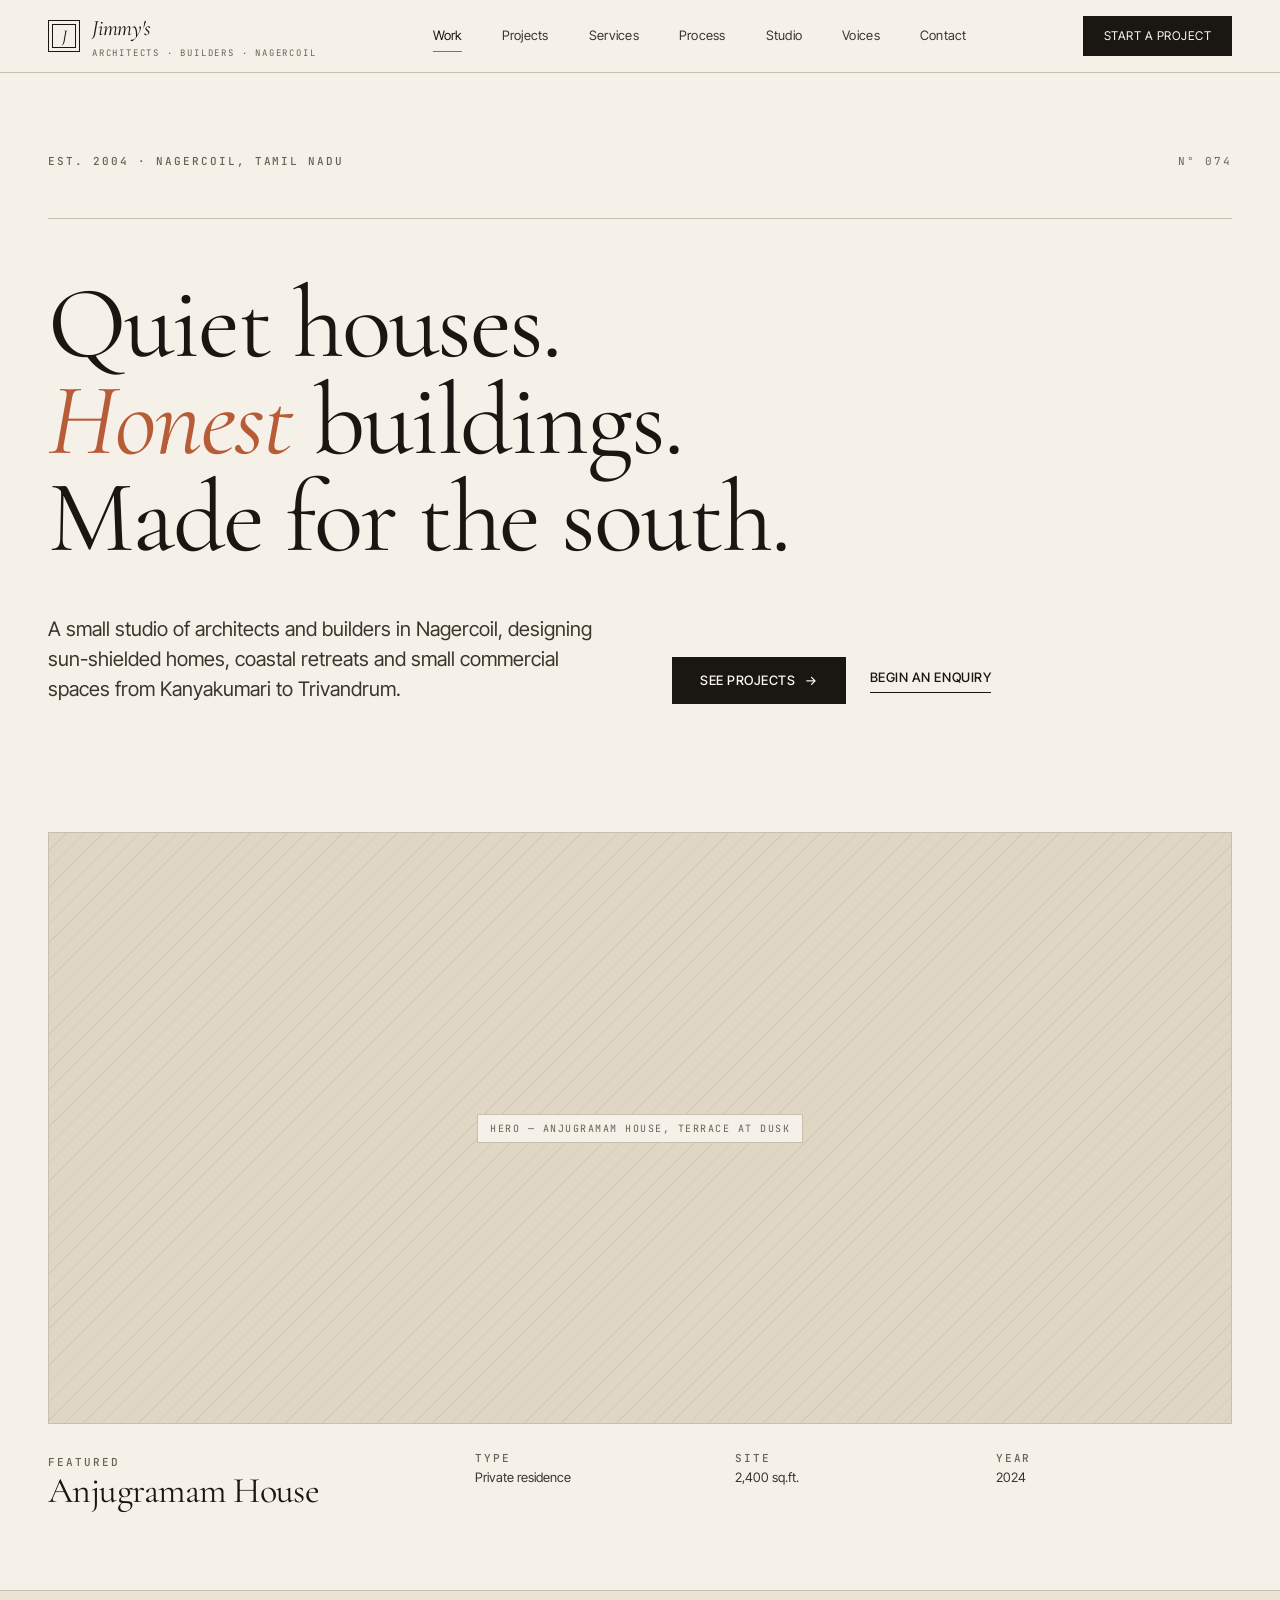
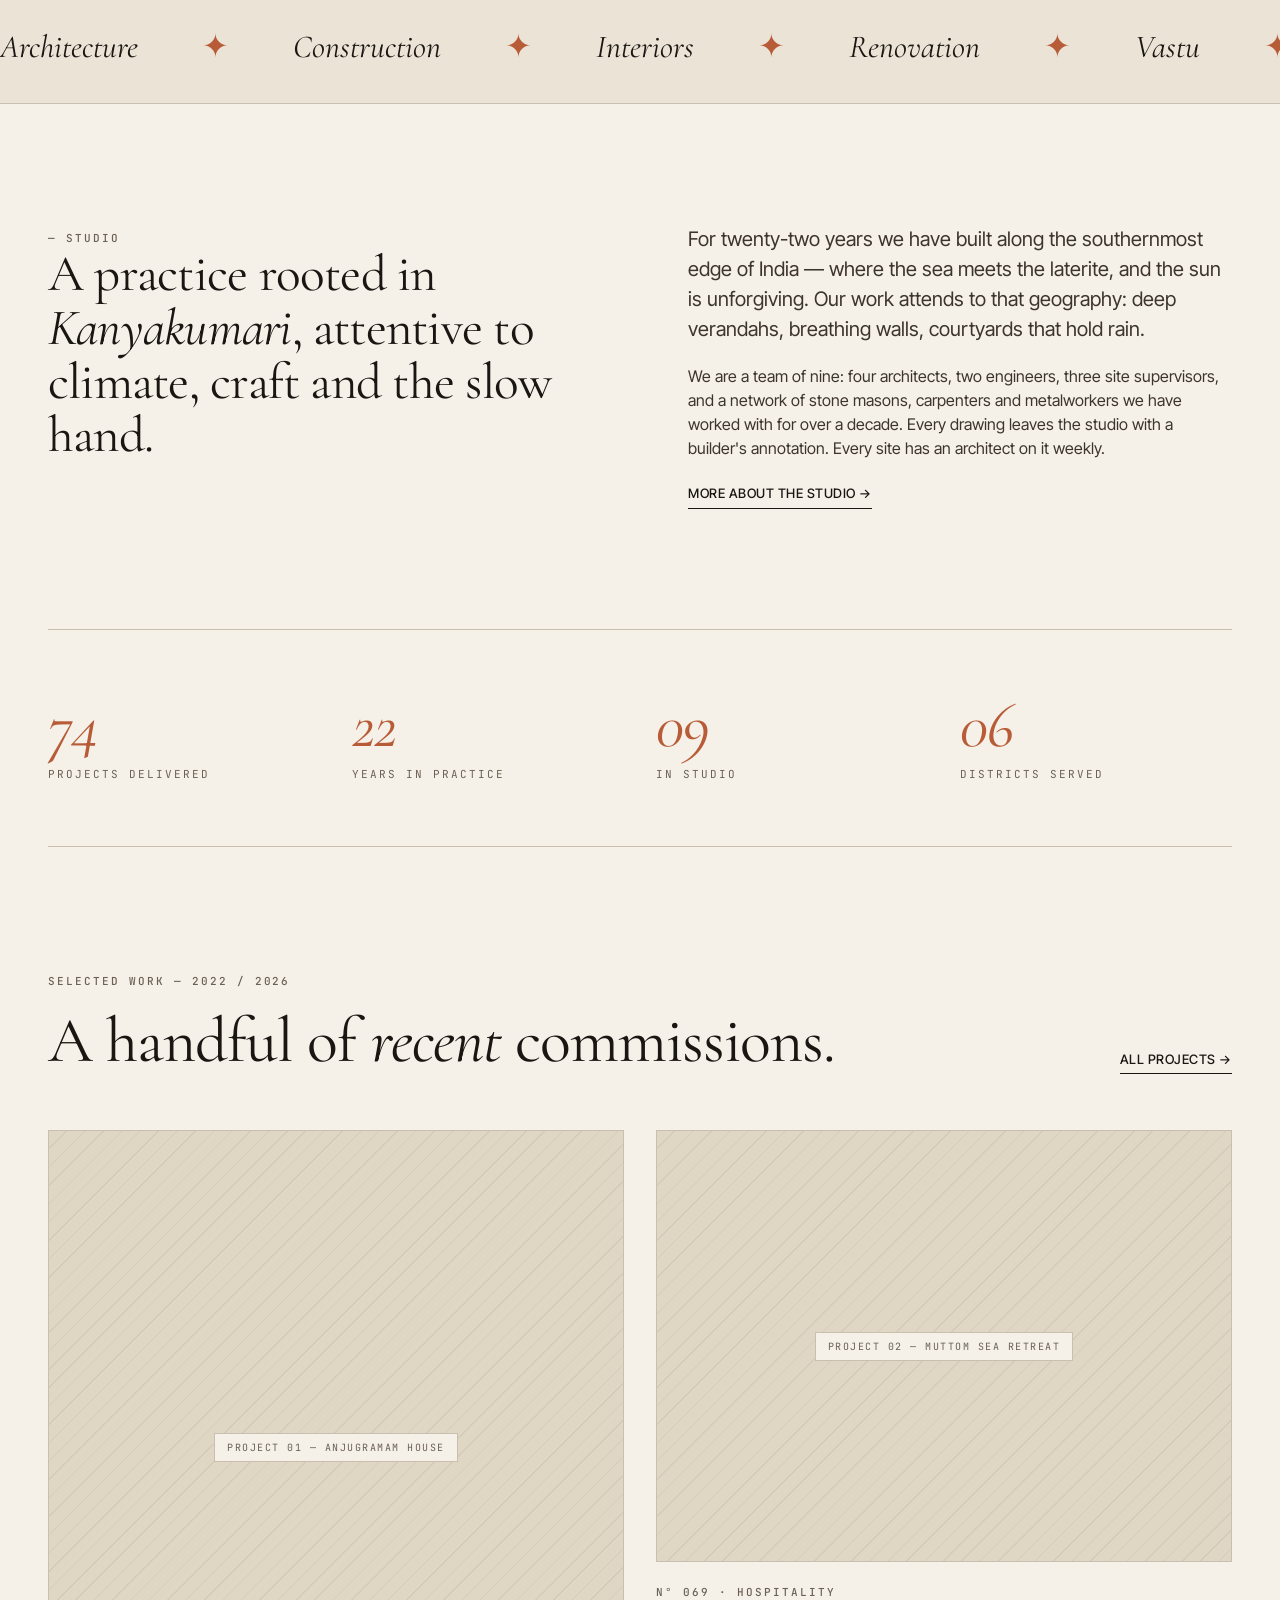
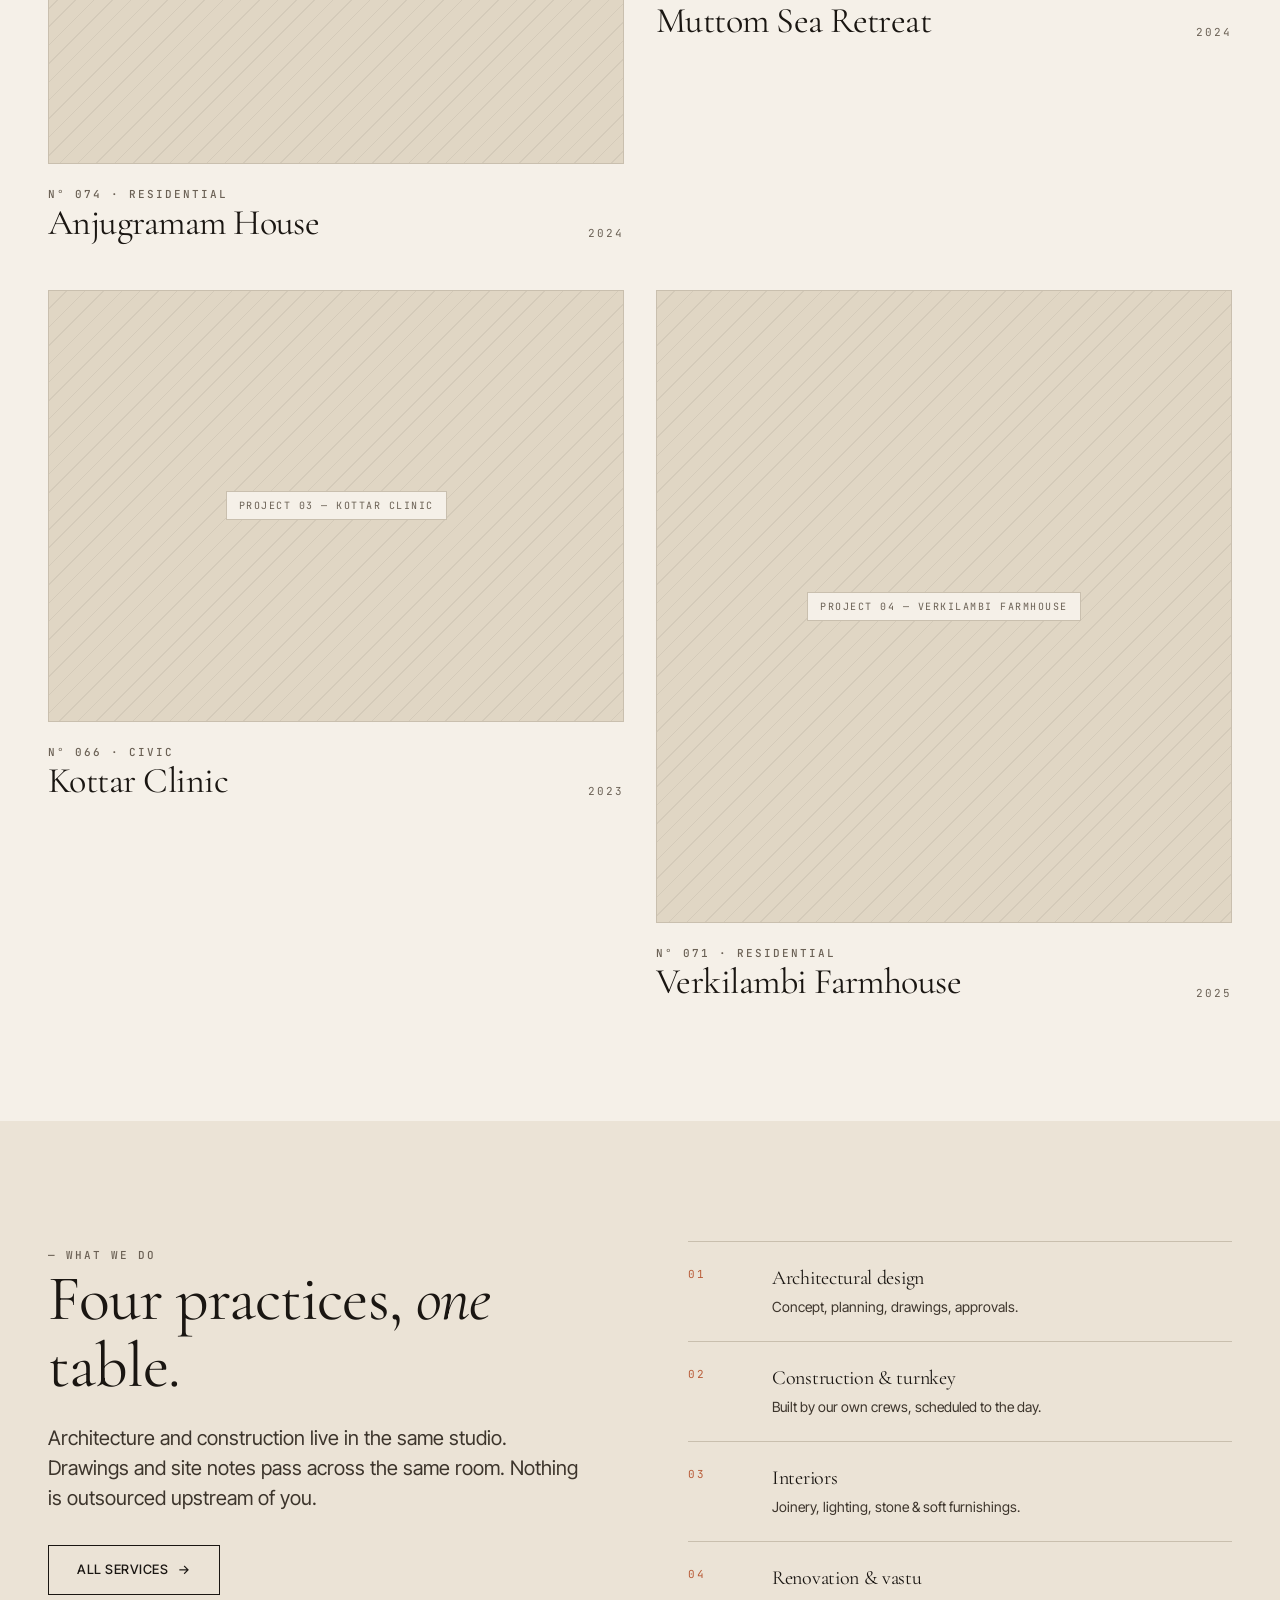
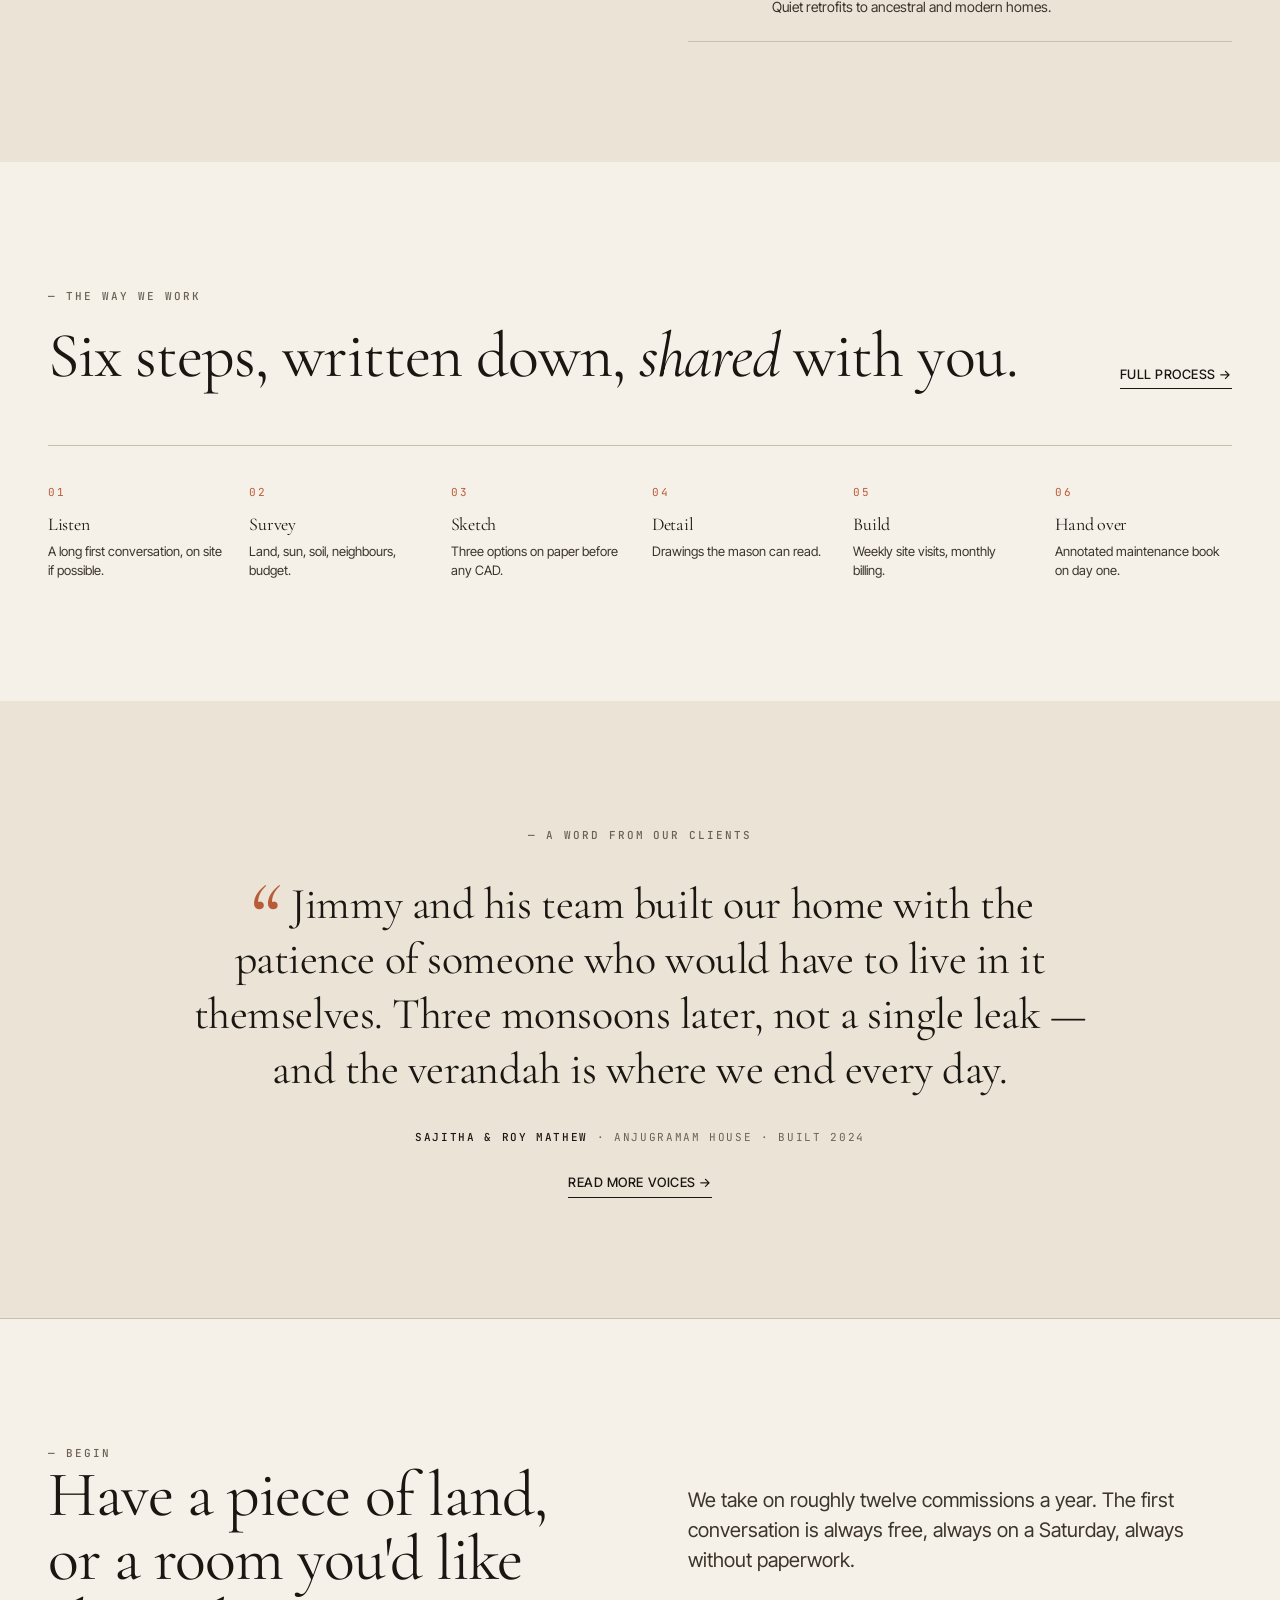
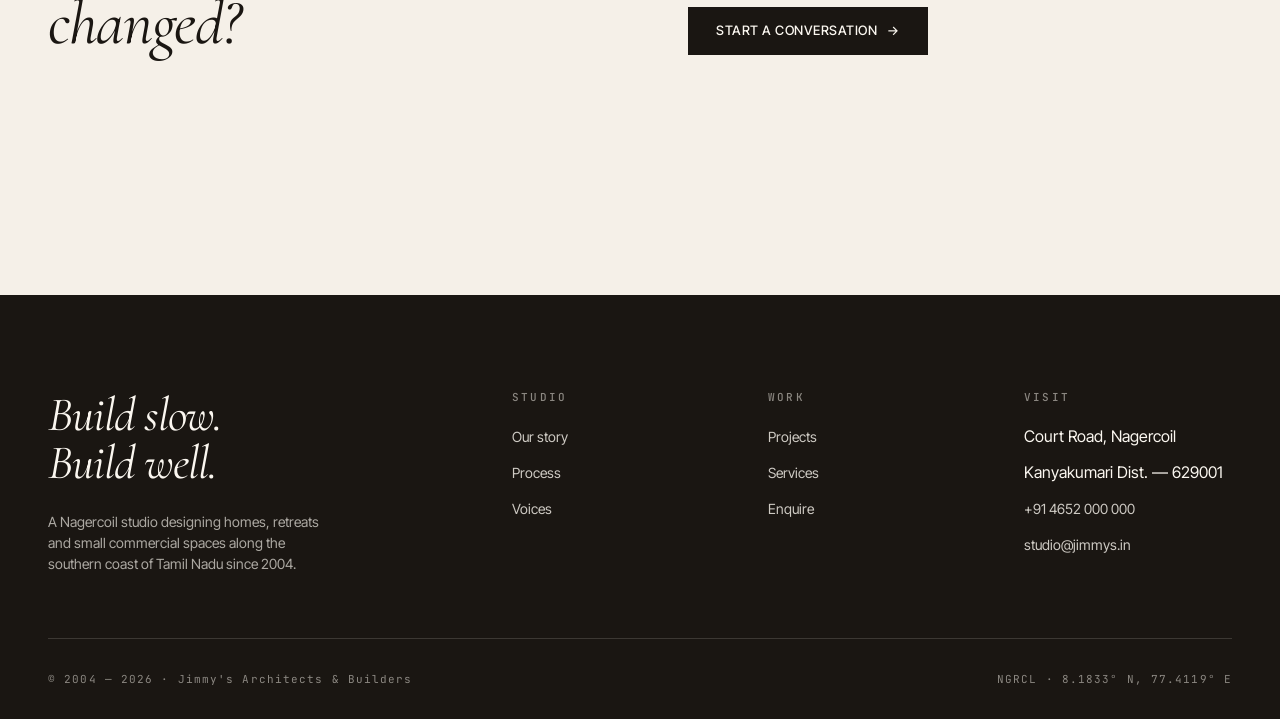
==== index.html @ 3e69503e "Add files via upload" ====
<!doctype html>
<html lang="en">
<head>
<meta charset="utf-8" />
<meta name="viewport" content="width=device-width,initial-scale=1" />
<title>Jimmy's Architects &amp; Builders — Nagercoil</title>
<link rel="preconnect" href="https://fonts.googleapis.com">
<link rel="preconnect" href="https://fonts.gstatic.com" crossorigin>
<link href="https://fonts.googleapis.com/css2?family=Cormorant+Garamond:ital,wght@0,400;0,500;1,400;1,500&family=Inter+Tight:wght@400;500;600&family=JetBrains+Mono:wght@400;500&family=Bodoni+Moda:ital,wght@0,400;1,400&family=IBM+Plex+Sans:wght@400;500&family=Fraunces:ital,wght@0,400;1,400&family=Space+Grotesk:wght@400;500&display=swap" rel="stylesheet">
<link rel="stylesheet" href="styles.css">
</head>
<body>
<div id="nav-mount" data-active="index.html"></div>

<!-- HERO -->
<section class="hero">
  <div class="wrap hero-inner">
    <div class="hero-meta fade-up">
      <span class="eyebrow">Est. 2004 · Nagercoil, Tamil Nadu</span>
      <span class="hero-num">N° 074</span>
    </div>
    <h1 class="display fade-up fade-up-2">
      Quiet houses.<br/>
      <em>Honest</em> buildings.<br/>
      Made for the south.
    </h1>
    <div class="hero-foot fade-up fade-up-3">
      <p class="lead">A small studio of architects and builders in Nagercoil, designing sun-shielded homes, coastal retreats and small commercial spaces from Kanyakumari to Trivandrum.</p>
      <div class="hero-ctas">
        <a href="projects.html" class="btn btn-primary">See projects <span class="arrow">→</span></a>
        <a href="contact.html" class="btn btn-link">Begin an enquiry</a>
      </div>
    </div>
  </div>

  <!-- Hero figure -->
  <div class="wrap">
    <div class="hero-figure reveal">
      <div class="ph hero-ph"><span class="ph-label">Hero — Anjugramam House, terrace at dusk</span></div>
      <div class="hero-figure-meta">
        <div>
          <span class="eyebrow">Featured</span>
          <h3>Anjugramam House</h3>
        </div>
        <div class="hero-figure-spec">
          <div><span class="eyebrow">Type</span><br/>Private residence</div>
          <div><span class="eyebrow">Site</span><br/>2,400 sq.ft.</div>
          <div><span class="eyebrow">Year</span><br/>2024</div>
        </div>
      </div>
    </div>
  </div>
</section>

<!-- MARQUEE -->
<div class="marquee">
  <div class="marquee-track">
    <span class="marquee-item">Architecture</span>
    <span class="marquee-item">Construction</span>
    <span class="marquee-item">Interiors</span>
    <span class="marquee-item">Renovation</span>
    <span class="marquee-item">Vastu</span>
    <span class="marquee-item">Landscape</span>
    <span class="marquee-item">Architecture</span>
    <span class="marquee-item">Construction</span>
    <span class="marquee-item">Interiors</span>
    <span class="marquee-item">Renovation</span>
    <span class="marquee-item">Vastu</span>
    <span class="marquee-item">Landscape</span>
  </div>
</div>

<!-- INTRO / PHILOSOPHY -->
<section class="section">
  <div class="wrap intro-grid">
    <div class="reveal">
      <span class="eyebrow">— Studio</span>
      <h2 class="intro-h">A practice rooted in <em>Kanyakumari</em>, attentive to climate, craft and the slow hand.</h2>
    </div>
    <div class="intro-body reveal">
      <p class="lead">For twenty-two years we have built along the southernmost edge of India — where the sea meets the laterite, and the sun is unforgiving. Our work attends to that geography: deep verandahs, breathing walls, courtyards that hold rain.</p>
      <p>We are a team of nine: four architects, two engineers, three site supervisors, and a network of stone masons, carpenters and metalworkers we have worked with for over a decade. Every drawing leaves the studio with a builder's annotation. Every site has an architect on it weekly.</p>
      <a href="about.html" class="btn btn-link">More about the studio →</a>
    </div>
  </div>
</section>

<!-- STATS -->
<section class="wrap">
  <div class="stat-row reveal">
    <div><div class="stat-num"><em>74</em></div><div class="stat-label">Projects delivered</div></div>
    <div><div class="stat-num"><em>22</em></div><div class="stat-label">Years in practice</div></div>
    <div><div class="stat-num"><em>09</em></div><div class="stat-label">In studio</div></div>
    <div><div class="stat-num"><em>06</em></div><div class="stat-label">Districts served</div></div>
  </div>
</section>

<!-- SELECTED WORK -->
<section class="section">
  <div class="wrap">
    <div class="section-head reveal">
      <span class="eyebrow">Selected work — 2022 / 2026</span>
      <div class="section-head-row">
        <h2>A handful of <em>recent</em> commissions.</h2>
        <a href="projects.html" class="btn btn-link">All projects →</a>
      </div>
    </div>

    <div class="work-grid">
      <a href="projects.html" class="work-item reveal">
        <div class="ph work-ph tall"><span class="ph-label">Project 01 — Anjugramam House</span></div>
        <div class="work-meta">
          <div>
            <span class="eyebrow">N° 074 · Residential</span>
            <h3>Anjugramam House</h3>
          </div>
          <span class="work-year">2024</span>
        </div>
      </a>

      <a href="projects.html" class="work-item reveal">
        <div class="ph work-ph"><span class="ph-label">Project 02 — Muttom Sea Retreat</span></div>
        <div class="work-meta">
          <div>
            <span class="eyebrow">N° 069 · Hospitality</span>
            <h3>Muttom Sea Retreat</h3>
          </div>
          <span class="work-year">2024</span>
        </div>
      </a>

      <a href="projects.html" class="work-item reveal">
        <div class="ph work-ph"><span class="ph-label">Project 03 — Kottar Clinic</span></div>
        <div class="work-meta">
          <div>
            <span class="eyebrow">N° 066 · Civic</span>
            <h3>Kottar Clinic</h3>
          </div>
          <span class="work-year">2023</span>
        </div>
      </a>

      <a href="projects.html" class="work-item reveal">
        <div class="ph work-ph tall"><span class="ph-label">Project 04 — Verkilambi Farmhouse</span></div>
        <div class="work-meta">
          <div>
            <span class="eyebrow">N° 071 · Residential</span>
            <h3>Verkilambi Farmhouse</h3>
          </div>
          <span class="work-year">2025</span>
        </div>
      </a>
    </div>
  </div>
</section>

<!-- SERVICES TEASER -->
<section class="section bg-2-section">
  <div class="wrap">
    <div class="services-teaser">
      <div class="reveal">
        <span class="eyebrow">— What we do</span>
        <h2>Four practices, <em>one</em> table.</h2>
        <p class="lead">Architecture and construction live in the same studio. Drawings and site notes pass across the same room. Nothing is outsourced upstream of you.</p>
        <a href="services.html" class="btn btn-ghost">All services <span class="arrow">→</span></a>
      </div>
      <ol class="svc-list">
        <li class="reveal"><span class="svc-num">01</span><div><h4>Architectural design</h4><p>Concept, planning, drawings, approvals.</p></div></li>
        <li class="reveal"><span class="svc-num">02</span><div><h4>Construction &amp; turnkey</h4><p>Built by our own crews, scheduled to the day.</p></div></li>
        <li class="reveal"><span class="svc-num">03</span><div><h4>Interiors</h4><p>Joinery, lighting, stone &amp; soft furnishings.</p></div></li>
        <li class="reveal"><span class="svc-num">04</span><div><h4>Renovation &amp; vastu</h4><p>Quiet retrofits to ancestral and modern homes.</p></div></li>
      </ol>
    </div>
  </div>
</section>

<!-- PROCESS TEASER -->
<section class="section">
  <div class="wrap">
    <div class="section-head reveal">
      <span class="eyebrow">— The way we work</span>
      <div class="section-head-row">
        <h2>Six steps, written down, <em>shared</em> with you.</h2>
        <a href="process.html" class="btn btn-link">Full process →</a>
      </div>
    </div>
    <div class="process-strip">
      <div class="proc reveal"><span class="proc-num">01</span><h4>Listen</h4><p>A long first conversation, on site if possible.</p></div>
      <div class="proc reveal"><span class="proc-num">02</span><h4>Survey</h4><p>Land, sun, soil, neighbours, budget.</p></div>
      <div class="proc reveal"><span class="proc-num">03</span><h4>Sketch</h4><p>Three options on paper before any CAD.</p></div>
      <div class="proc reveal"><span class="proc-num">04</span><h4>Detail</h4><p>Drawings the mason can read.</p></div>
      <div class="proc reveal"><span class="proc-num">05</span><h4>Build</h4><p>Weekly site visits, monthly billing.</p></div>
      <div class="proc reveal"><span class="proc-num">06</span><h4>Hand over</h4><p>Annotated maintenance book on day one.</p></div>
    </div>
  </div>
</section>

<!-- TESTIMONIAL -->
<section class="section quote-section">
  <div class="wrap">
    <figure class="quote reveal">
      <span class="eyebrow">— A word from our clients</span>
      <blockquote>
        <span class="quote-mark">“</span>
        Jimmy and his team built our home with the patience of someone who would have to live in it themselves. Three monsoons later, not a single leak — and the verandah is where we end every day.
      </blockquote>
      <figcaption>
        <strong>Sajitha &amp; Roy Mathew</strong> · Anjugramam House · Built 2024
      </figcaption>
      <a href="testimonials.html" class="btn btn-link">Read more voices →</a>
    </figure>
  </div>
</section>

<!-- CTA -->
<section class="cta">
  <div class="wrap cta-inner">
    <div class="reveal">
      <span class="eyebrow">— Begin</span>
      <h2 class="cta-h">Have a piece of land,<br/>or a room you'd like <em>changed?</em></h2>
    </div>
    <div class="cta-side reveal">
      <p class="lead">We take on roughly twelve commissions a year. The first conversation is always free, always on a Saturday, always without paperwork.</p>
      <a href="contact.html" class="btn btn-primary">Start a conversation <span class="arrow">→</span></a>
    </div>
  </div>
</section>

<div id="footer-mount"></div>

<style>
.hero { padding: 80px 0 0; }
.hero-inner { padding-bottom: 64px; }
.hero-meta {
  display: flex;
  justify-content: space-between;
  align-items: center;
  padding-bottom: 48px;
  border-bottom: 1px solid var(--line);
  margin-bottom: 56px;
}
.hero-num {
  font-family: var(--mono);
  font-size: 11px;
  letter-spacing: 0.18em;
  color: var(--ink-3);
}
.hero-foot {
  display: grid;
  grid-template-columns: 1fr 1fr;
  gap: 64px;
  align-items: end;
  margin-top: 48px;
}
@media (max-width: 768px) {
  .hero-foot { grid-template-columns: 1fr; gap: 32px; }
}
.hero-ctas { display: flex; gap: 24px; align-items: center; flex-wrap: wrap; }
.hero-figure {
  margin-top: 64px;
  padding-bottom: 80px;
}
.hero-ph { aspect-ratio: 16 / 8; }
.hero-figure-meta {
  display: grid;
  grid-template-columns: 1fr 2fr;
  gap: 48px;
  padding-top: 24px;
  align-items: start;
}
.hero-figure-spec {
  display: grid;
  grid-template-columns: repeat(3, 1fr);
  gap: 24px;
  font-size: 13px;
  color: var(--ink-2);
}
@media (max-width: 768px) {
  .hero-figure-meta { grid-template-columns: 1fr; gap: 24px; }
}

.intro-grid {
  display: grid;
  grid-template-columns: 1fr 1fr;
  gap: 96px;
  align-items: start;
}
@media (max-width: 768px) { .intro-grid { grid-template-columns: 1fr; gap: 32px; } }
.intro-h {
  font-size: clamp(32px, 4vw, 56px);
}
.intro-body p { margin-bottom: 20px; }

.section-head { margin-bottom: 56px; }
.section-head-row {
  display: flex;
  justify-content: space-between;
  align-items: end;
  gap: 32px;
  margin-top: 16px;
}

.work-grid {
  display: grid;
  grid-template-columns: 1fr 1fr;
  gap: 48px 32px;
}
@media (max-width: 768px) { .work-grid { grid-template-columns: 1fr; } }
.work-item { display: block; transition: opacity 0.2s; }
.work-item:hover { opacity: 0.85; }
.work-ph { aspect-ratio: 4 / 3; }
.work-ph.tall { aspect-ratio: 4 / 4.4; }
.work-meta {
  display: flex;
  justify-content: space-between;
  align-items: end;
  padding-top: 16px;
  gap: 16px;
}
.work-year {
  font-family: var(--mono);
  font-size: 11px;
  color: var(--ink-3);
  letter-spacing: 0.18em;
}

.bg-2-section { background: var(--bg-2); }

.services-teaser {
  display: grid;
  grid-template-columns: 1fr 1fr;
  gap: 96px;
}
@media (max-width: 768px) { .services-teaser { grid-template-columns: 1fr; gap: 48px; } }
.services-teaser p.lead { margin: 24px 0 32px; }
.svc-list { list-style: none; }
.svc-list li {
  display: grid;
  grid-template-columns: 60px 1fr;
  gap: 24px;
  padding: 24px 0;
  border-top: 1px solid var(--line);
}
.svc-list li:last-child { border-bottom: 1px solid var(--line); }
.svc-num {
  font-family: var(--mono);
  font-size: 11px;
  letter-spacing: 0.18em;
  color: var(--accent);
}
.svc-list h4 { margin-bottom: 6px; }
.svc-list p { font-size: 14px; }

.process-strip {
  display: grid;
  grid-template-columns: repeat(6, 1fr);
  gap: 24px;
  border-top: 1px solid var(--line);
  padding-top: 32px;
}
@media (max-width: 900px) { .process-strip { grid-template-columns: repeat(3, 1fr); } }
@media (max-width: 500px) { .process-strip { grid-template-columns: repeat(2, 1fr); } }
.proc h4 { margin: 12px 0 6px; font-size: 18px; }
.proc p { font-size: 13px; }
.proc-num {
  font-family: var(--mono);
  font-size: 11px;
  letter-spacing: 0.18em;
  color: var(--accent);
}

.quote-section { background: var(--bg-2); }
.quote {
  max-width: 920px;
  margin: 0 auto;
  text-align: center;
  position: relative;
}
.quote blockquote {
  font-family: var(--serif);
  font-size: clamp(28px, 3.5vw, 44px);
  line-height: 1.25;
  letter-spacing: -0.01em;
  margin: 32px 0;
  color: var(--ink);
  position: relative;
}
.quote-mark {
  font-family: var(--serif);
  font-style: italic;
  font-size: 96px;
  line-height: 0;
  vertical-align: -28px;
  color: var(--accent);
  margin-right: 4px;
}
.quote figcaption {
  font-family: var(--mono);
  font-size: 11px;
  letter-spacing: 0.15em;
  text-transform: uppercase;
  color: var(--ink-3);
  margin-bottom: 24px;
}
.quote figcaption strong { color: var(--ink); font-weight: 500; }

.cta { padding: 120px 0; border-top: 1px solid var(--line); }
.cta-inner {
  display: grid;
  grid-template-columns: 1fr 1fr;
  gap: 96px;
  align-items: end;
}
@media (max-width: 768px) { .cta-inner { grid-template-columns: 1fr; gap: 48px; } }
.cta-h { font-size: clamp(40px, 5vw, 80px); line-height: 1; }
.cta-side .lead { margin-bottom: 32px; }
</style>

<script src="shell.js"></script>
<script src="tweaks.js"></script>
</body>
</html>
---- styles.css ----
/* Jimmy's Architects & Builders — Design System */

:root {
  /* Theme: Warm Cream (default) */
  --bg: #f5f0e8;
  --bg-2: #ebe3d6;
  --bg-3: #e0d6c4;
  --ink: #1a1612;
  --ink-2: #3d352c;
  --ink-3: #6b6155;
  --line: #c9bfae;
  --paper: #fbf7f0;
  --accent: #b85c38;
  --accent-2: #8a3f23;

  /* Type */
  --serif: 'Cormorant Garamond', 'Times New Roman', serif;
  --sans: 'Inter Tight', 'Helvetica Neue', sans-serif;
  --mono: 'JetBrains Mono', 'Courier New', monospace;

  /* Spacing & radii */
  --r-sm: 2px;
  --r-md: 4px;
  --r-lg: 8px;

  /* Easing */
  --ease: cubic-bezier(0.2, 0.8, 0.2, 1);
}

[data-theme="stone"] {
  --bg: #eceae5;
  --bg-2: #e0ddd5;
  --bg-3: #d3cfc4;
  --ink: #1c1d1e;
  --ink-2: #3a3b3d;
  --ink-3: #6a6b6e;
  --line: #c0bdb4;
  --paper: #f3f1ec;
  --accent: #5a6b52;
  --accent-2: #3d4a37;
}

[data-theme="ink"] {
  --bg: #15130f;
  --bg-2: #1f1c17;
  --bg-3: #2a2620;
  --ink: #f3ede1;
  --ink-2: #cfc6b5;
  --ink-3: #8a8275;
  --line: #3d3830;
  --paper: #1a1814;
  --accent: #d68b62;
  --accent-2: #b06a45;
}

* { box-sizing: border-box; margin: 0; padding: 0; }

html, body {
  background: var(--bg);
  color: var(--ink);
  font-family: var(--sans);
  font-size: 16px;
  line-height: 1.5;
  -webkit-font-smoothing: antialiased;
  -moz-osx-font-smoothing: grayscale;
  scroll-behavior: smooth;
}

body { min-height: 100vh; overflow-x: hidden; }

a { color: inherit; text-decoration: none; }

img { max-width: 100%; display: block; }

::selection { background: var(--accent); color: var(--paper); }

/* Layout primitives */
.wrap {
  max-width: 1440px;
  margin: 0 auto;
  padding: 0 48px;
}

@media (max-width: 768px) {
  .wrap { padding: 0 24px; }
}

/* Type system */
.eyebrow {
  font-family: var(--mono);
  font-size: 11px;
  letter-spacing: 0.18em;
  text-transform: uppercase;
  color: var(--ink-3);
  font-weight: 500;
}

.display {
  font-family: var(--serif);
  font-weight: 400;
  font-size: clamp(48px, 8vw, 128px);
  line-height: 0.95;
  letter-spacing: -0.02em;
  color: var(--ink);
}

.display em {
  font-style: italic;
  color: var(--accent);
}

h1, h2, h3, h4 {
  font-family: var(--serif);
  font-weight: 400;
  letter-spacing: -0.015em;
  line-height: 1.05;
  color: var(--ink);
}

h2 { font-size: clamp(36px, 5vw, 72px); }
h3 { font-size: clamp(24px, 3vw, 36px); }
h4 { font-size: 20px; line-height: 1.2; }

p { color: var(--ink-2); }

p.lead {
  font-size: 20px;
  line-height: 1.5;
  color: var(--ink-2);
  max-width: 60ch;
}

/* Navigation */
.nav {
  position: sticky;
  top: 0;
  z-index: 50;
  background: color-mix(in oklab, var(--bg) 85%, transparent);
  backdrop-filter: blur(12px);
  -webkit-backdrop-filter: blur(12px);
  border-bottom: 1px solid var(--line);
}

.nav-inner {
  max-width: 1440px;
  margin: 0 auto;
  padding: 0 48px;
  height: 72px;
  display: flex;
  align-items: center;
  justify-content: space-between;
}

@media (max-width: 768px) {
  .nav-inner { padding: 0 24px; }
}

.brand {
  display: flex;
  align-items: center;
  gap: 12px;
  font-family: var(--serif);
  font-size: 22px;
  letter-spacing: -0.01em;
}

.brand-mark {
  width: 32px;
  height: 32px;
  border: 1.5px solid var(--ink);
  display: grid;
  place-items: center;
  font-family: var(--serif);
  font-style: italic;
  font-size: 18px;
  position: relative;
}

.brand-mark::after {
  content: '';
  position: absolute;
  inset: 3px;
  border: 1px solid var(--ink);
  pointer-events: none;
}

.brand-text {
  font-style: italic;
}

.brand-text small {
  display: block;
  font-family: var(--mono);
  font-style: normal;
  font-size: 9px;
  letter-spacing: 0.2em;
  text-transform: uppercase;
  color: var(--ink-3);
  margin-top: 2px;
}

.nav-links {
  display: flex;
  align-items: center;
  gap: 40px;
}

.nav-links a {
  font-family: var(--sans);
  font-size: 13px;
  letter-spacing: 0.02em;
  color: var(--ink-2);
  position: relative;
  padding: 4px 0;
  transition: color 0.2s var(--ease);
}

.nav-links a:hover { color: var(--ink); }

.nav-links a.active {
  color: var(--ink);
}

.nav-links a.active::after {
  content: '';
  position: absolute;
  left: 0;
  right: 0;
  bottom: -2px;
  height: 1px;
  background: var(--accent);
}

.nav-cta {
  font-family: var(--sans);
  font-size: 12px;
  letter-spacing: 0.04em;
  text-transform: uppercase;
  padding: 10px 20px;
  border: 1px solid var(--ink);
  background: var(--ink);
  color: var(--paper);
  cursor: pointer;
  transition: all 0.2s var(--ease);
}

.nav-cta:hover {
  background: var(--accent);
  border-color: var(--accent);
}

@media (max-width: 900px) {
  .nav-links { display: none; }
}

/* Footer */
.footer {
  background: var(--ink);
  color: var(--paper);
  padding: 96px 0 32px;
  margin-top: 120px;
}

[data-theme="ink"] .footer {
  background: var(--bg-2);
  color: var(--ink);
}

.footer-inner {
  max-width: 1440px;
  margin: 0 auto;
  padding: 0 48px;
}

@media (max-width: 768px) {
  .footer-inner { padding: 0 24px; }
}

.footer-grid {
  display: grid;
  grid-template-columns: 2fr 1fr 1fr 1fr;
  gap: 48px;
  padding-bottom: 64px;
  border-bottom: 1px solid color-mix(in oklab, var(--paper) 15%, transparent);
}

@media (max-width: 768px) {
  .footer-grid { grid-template-columns: 1fr 1fr; }
}

.footer h4 {
  font-family: var(--mono);
  font-size: 11px;
  letter-spacing: 0.2em;
  text-transform: uppercase;
  color: color-mix(in oklab, var(--paper) 50%, transparent);
  margin-bottom: 20px;
  font-weight: 500;
}

[data-theme="ink"] .footer h4 {
  color: var(--ink-3);
}

.footer-display {
  font-family: var(--serif);
  font-style: italic;
  font-size: 48px;
  line-height: 1;
  letter-spacing: -0.02em;
  margin-bottom: 24px;
  color: var(--paper);
}

[data-theme="ink"] .footer-display { color: var(--ink); }

.footer-tagline {
  color: color-mix(in oklab, var(--paper) 65%, transparent);
  max-width: 36ch;
  font-size: 14px;
}

.footer ul { list-style: none; }
.footer li { margin-bottom: 12px; }
.footer li a {
  font-size: 14px;
  color: color-mix(in oklab, var(--paper) 80%, transparent);
  transition: color 0.2s var(--ease);
}
.footer li a:hover { color: var(--accent); }

.footer-bottom {
  padding-top: 32px;
  display: flex;
  justify-content: space-between;
  align-items: center;
  font-family: var(--mono);
  font-size: 11px;
  letter-spacing: 0.1em;
  color: color-mix(in oklab, var(--paper) 50%, transparent);
}

/* Buttons */
.btn {
  font-family: var(--sans);
  font-size: 13px;
  letter-spacing: 0.04em;
  text-transform: uppercase;
  padding: 14px 28px;
  cursor: pointer;
  border: none;
  display: inline-flex;
  align-items: center;
  gap: 10px;
  transition: all 0.25s var(--ease);
  font-weight: 500;
}

.btn-primary {
  background: var(--ink);
  color: var(--paper);
}
.btn-primary:hover { background: var(--accent); }

.btn-ghost {
  background: transparent;
  color: var(--ink);
  border: 1px solid var(--ink);
}
.btn-ghost:hover { background: var(--ink); color: var(--paper); }

.btn-link {
  background: transparent;
  color: var(--ink);
  padding: 0;
  border-bottom: 1px solid var(--ink);
  padding-bottom: 4px;
}
.btn-link:hover { color: var(--accent); border-color: var(--accent); }

.arrow { transition: transform 0.2s var(--ease); }
.btn:hover .arrow { transform: translateX(4px); }

/* Image placeholder */
.ph {
  background: var(--bg-3);
  position: relative;
  overflow: hidden;
  display: grid;
  place-items: center;
  background-image: repeating-linear-gradient(
    135deg,
    transparent 0px,
    transparent 12px,
    color-mix(in oklab, var(--ink) 6%, transparent) 12px,
    color-mix(in oklab, var(--ink) 6%, transparent) 13px
  );
  border: 1px solid var(--line);
}

.ph-label {
  font-family: var(--mono);
  font-size: 10px;
  letter-spacing: 0.15em;
  text-transform: uppercase;
  color: var(--ink-3);
  background: var(--bg);
  padding: 6px 12px;
  border: 1px solid var(--line);
}

/* Sections */
.section { padding: 120px 0; }
.section-sm { padding: 80px 0; }

@media (max-width: 768px) {
  .section { padding: 80px 0; }
  .section-sm { padding: 56px 0; }
}

/* Page hero (all interior pages) */
.page-hero {
  padding: 80px 0 64px;
  border-bottom: 1px solid var(--line);
}

.page-hero-grid {
  display: grid;
  grid-template-columns: 1fr 2fr;
  gap: 64px;
  align-items: end;
}

@media (max-width: 768px) {
  .page-hero-grid { grid-template-columns: 1fr; gap: 24px; }
}

.crumbs {
  font-family: var(--mono);
  font-size: 11px;
  letter-spacing: 0.18em;
  text-transform: uppercase;
  color: var(--ink-3);
  margin-bottom: 24px;
}

.crumbs span { color: var(--ink); }

/* Stat block */
.stat-row {
  display: grid;
  grid-template-columns: repeat(4, 1fr);
  gap: 32px;
  padding: 64px 0;
  border-top: 1px solid var(--line);
  border-bottom: 1px solid var(--line);
}

@media (max-width: 768px) {
  .stat-row { grid-template-columns: repeat(2, 1fr); gap: 32px 24px; }
}

.stat-num {
  font-family: var(--serif);
  font-size: clamp(40px, 5vw, 72px);
  line-height: 1;
  font-weight: 400;
  margin-bottom: 8px;
  letter-spacing: -0.02em;
}

.stat-num em {
  font-style: italic;
  color: var(--accent);
}

.stat-label {
  font-family: var(--mono);
  font-size: 11px;
  letter-spacing: 0.18em;
  text-transform: uppercase;
  color: var(--ink-3);
}

/* Animations */
@keyframes fadeUp {
  from { opacity: 0; transform: translateY(24px); }
  to { opacity: 1; transform: translateY(0); }
}

.fade-up {
  animation: fadeUp 0.8s var(--ease) both;
}

.fade-up-2 { animation-delay: 0.1s; }
.fade-up-3 { animation-delay: 0.2s; }
.fade-up-4 { animation-delay: 0.3s; }

/* Reveal on scroll */
.reveal {
  opacity: 0;
  transform: translateY(32px);
  transition: opacity 0.9s var(--ease), transform 0.9s var(--ease);
}
.reveal.in {
  opacity: 1;
  transform: translateY(0);
}

/* Marquee */
.marquee {
  overflow: hidden;
  border-top: 1px solid var(--line);
  border-bottom: 1px solid var(--line);
  padding: 32px 0;
  background: var(--bg-2);
}

.marquee-track {
  display: flex;
  gap: 64px;
  animation: scroll 40s linear infinite;
  white-space: nowrap;
  width: max-content;
}

.marquee-item {
  font-family: var(--serif);
  font-style: italic;
  font-size: 32px;
  color: var(--ink);
  display: flex;
  align-items: center;
  gap: 64px;
}

.marquee-item::after {
  content: '✦';
  font-style: normal;
  color: var(--accent);
}

@keyframes scroll {
  from { transform: translateX(0); }
  to { transform: translateX(-50%); }
}
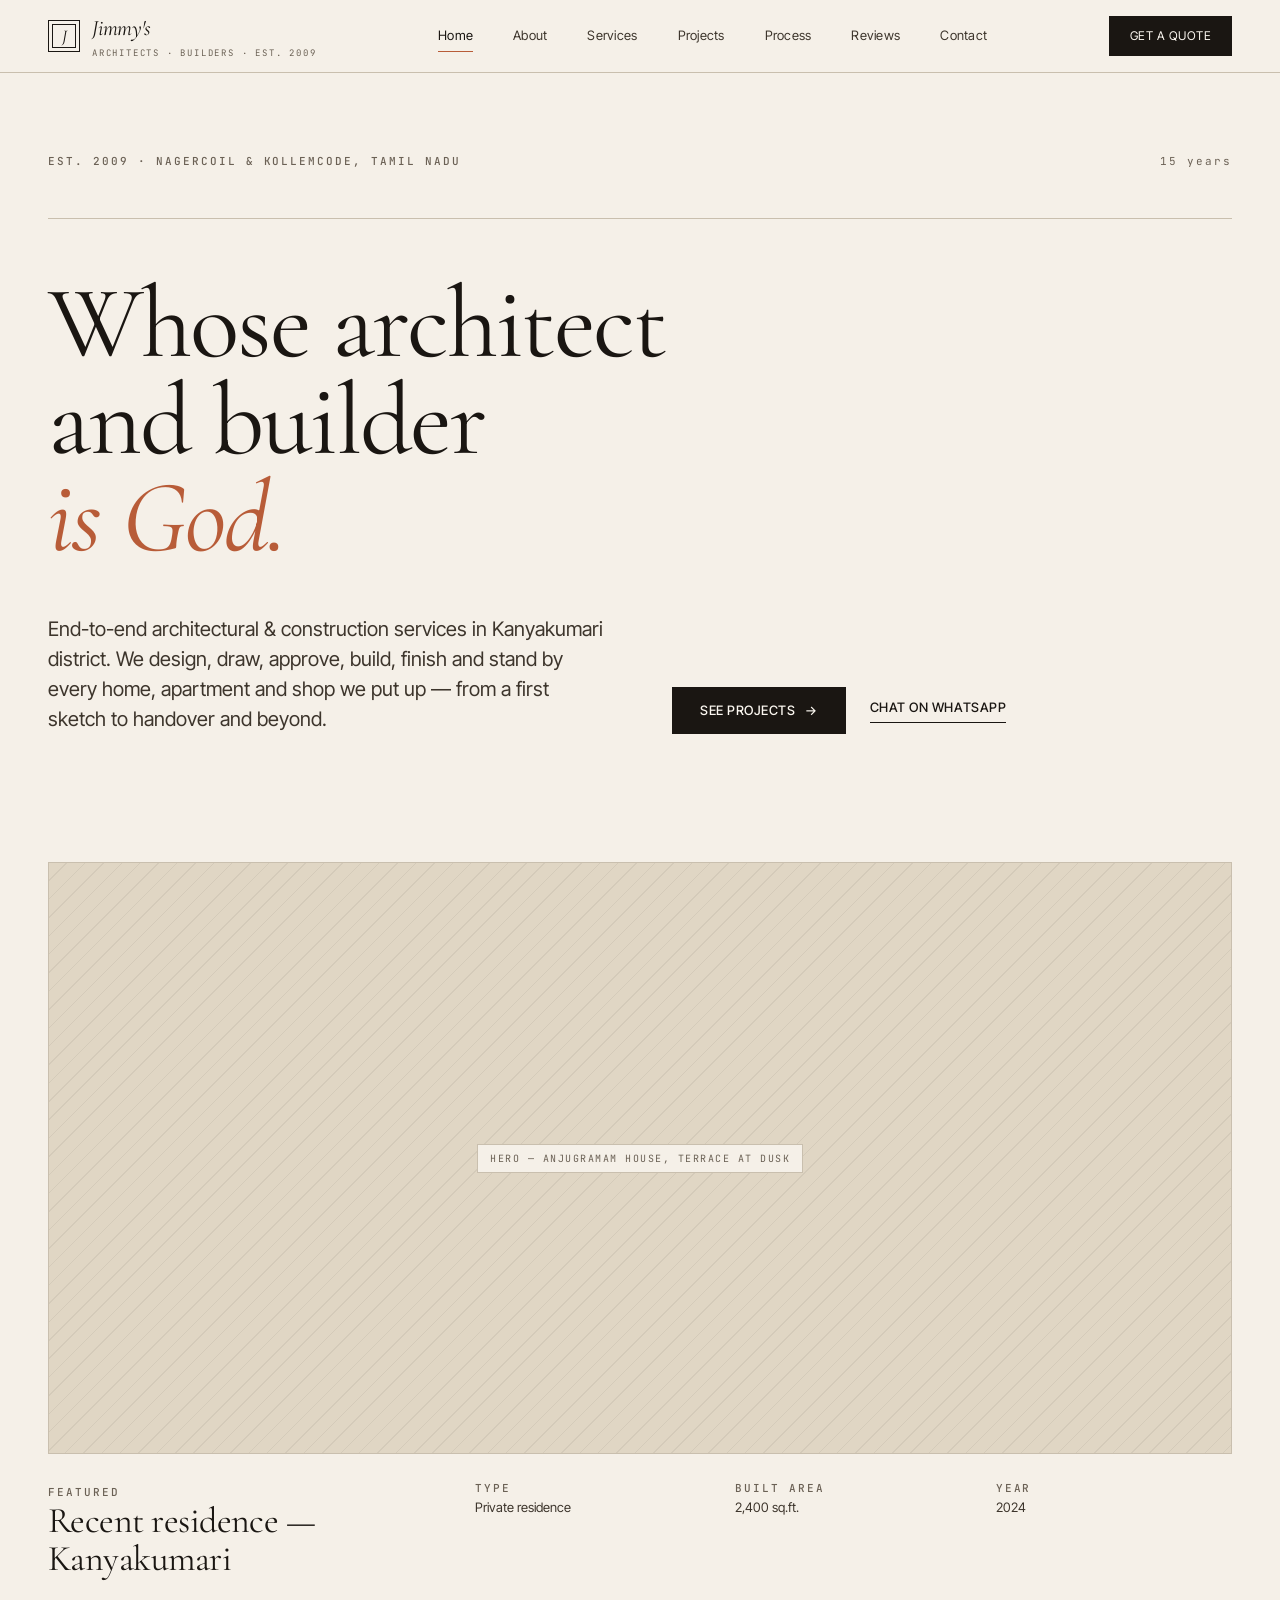
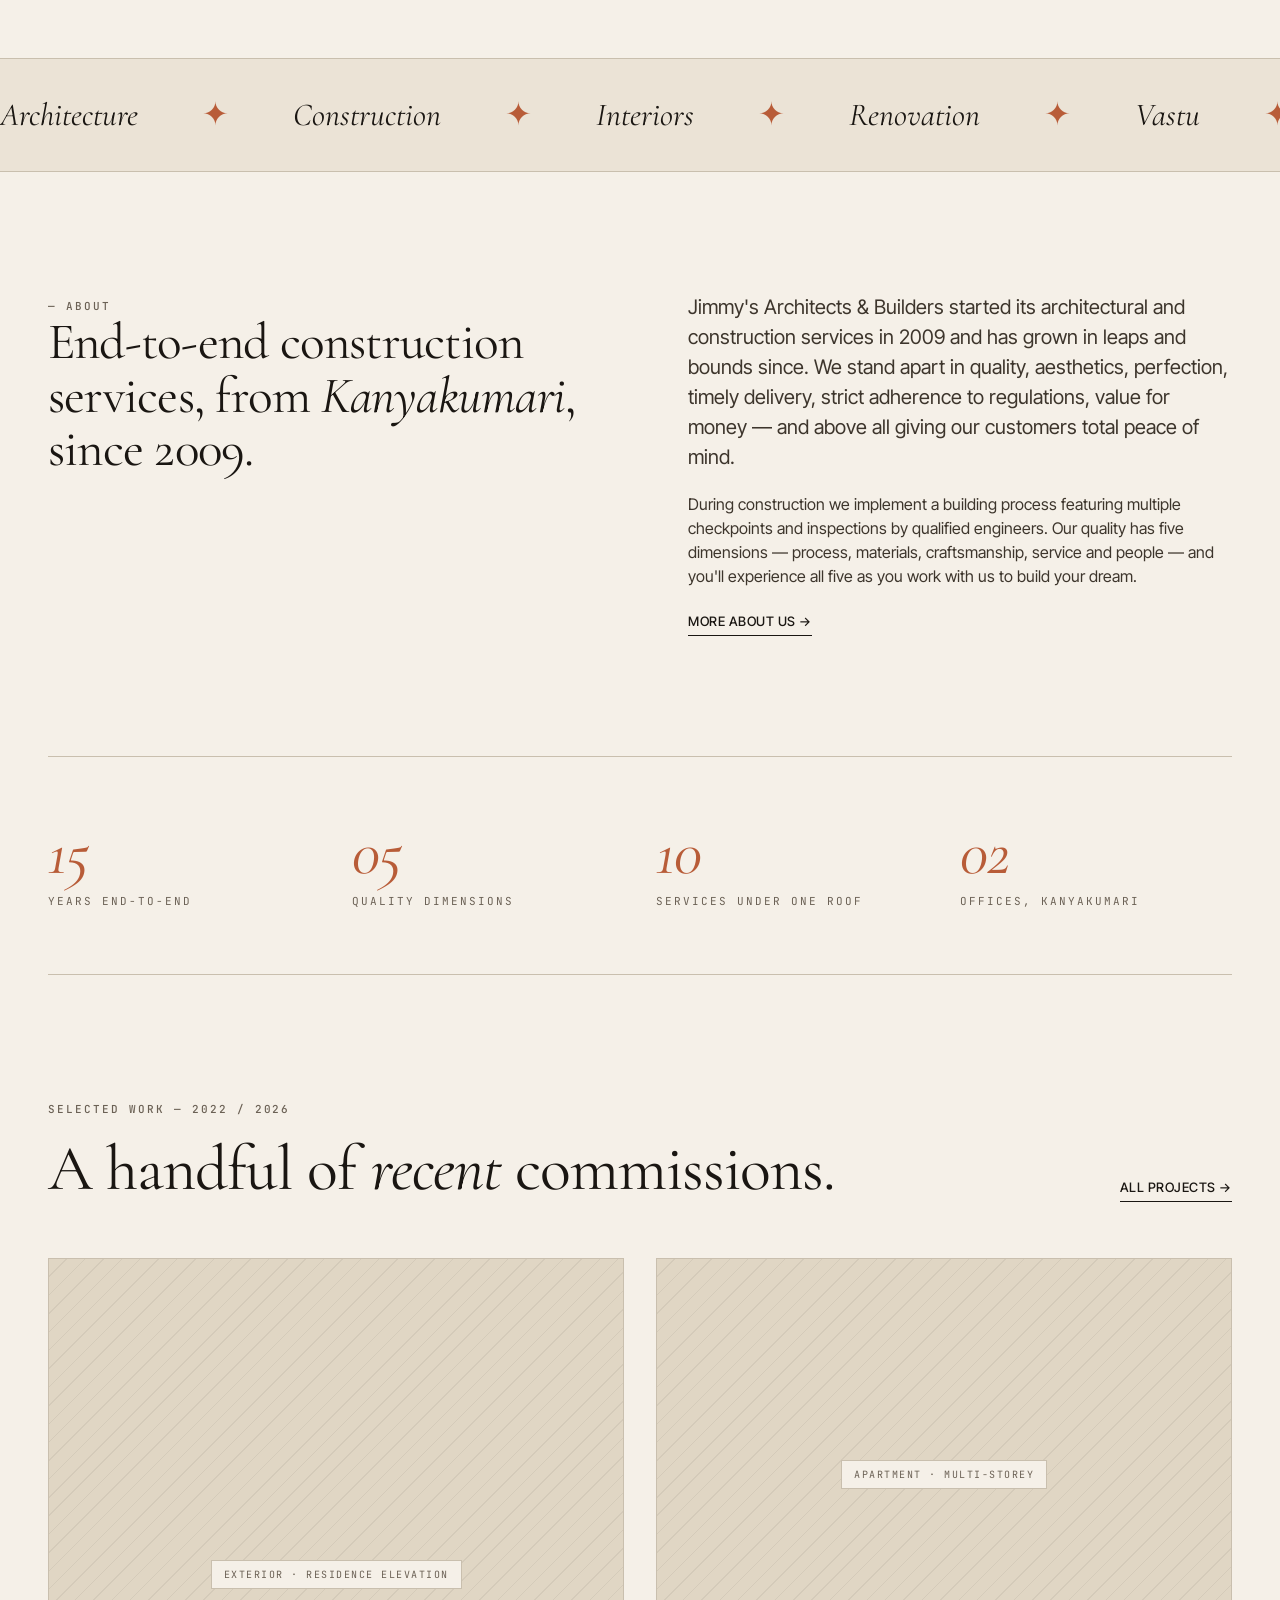
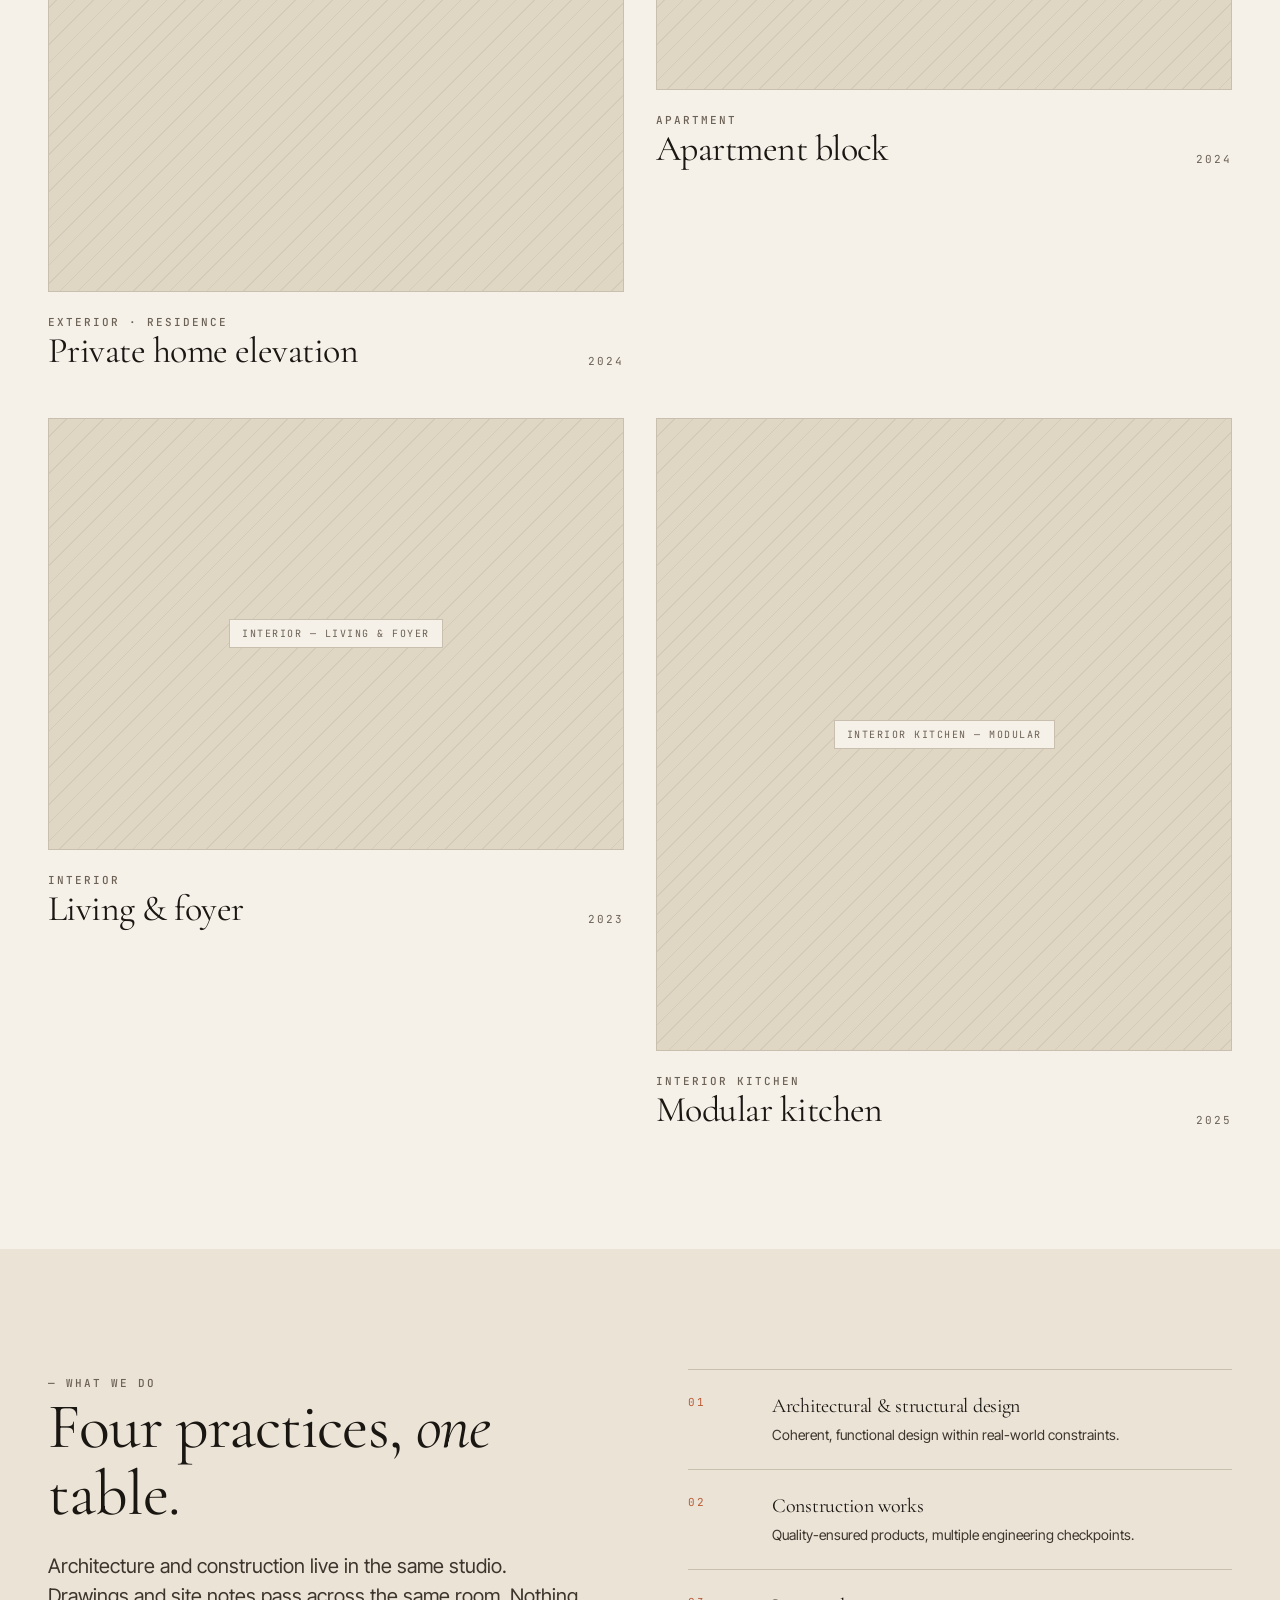
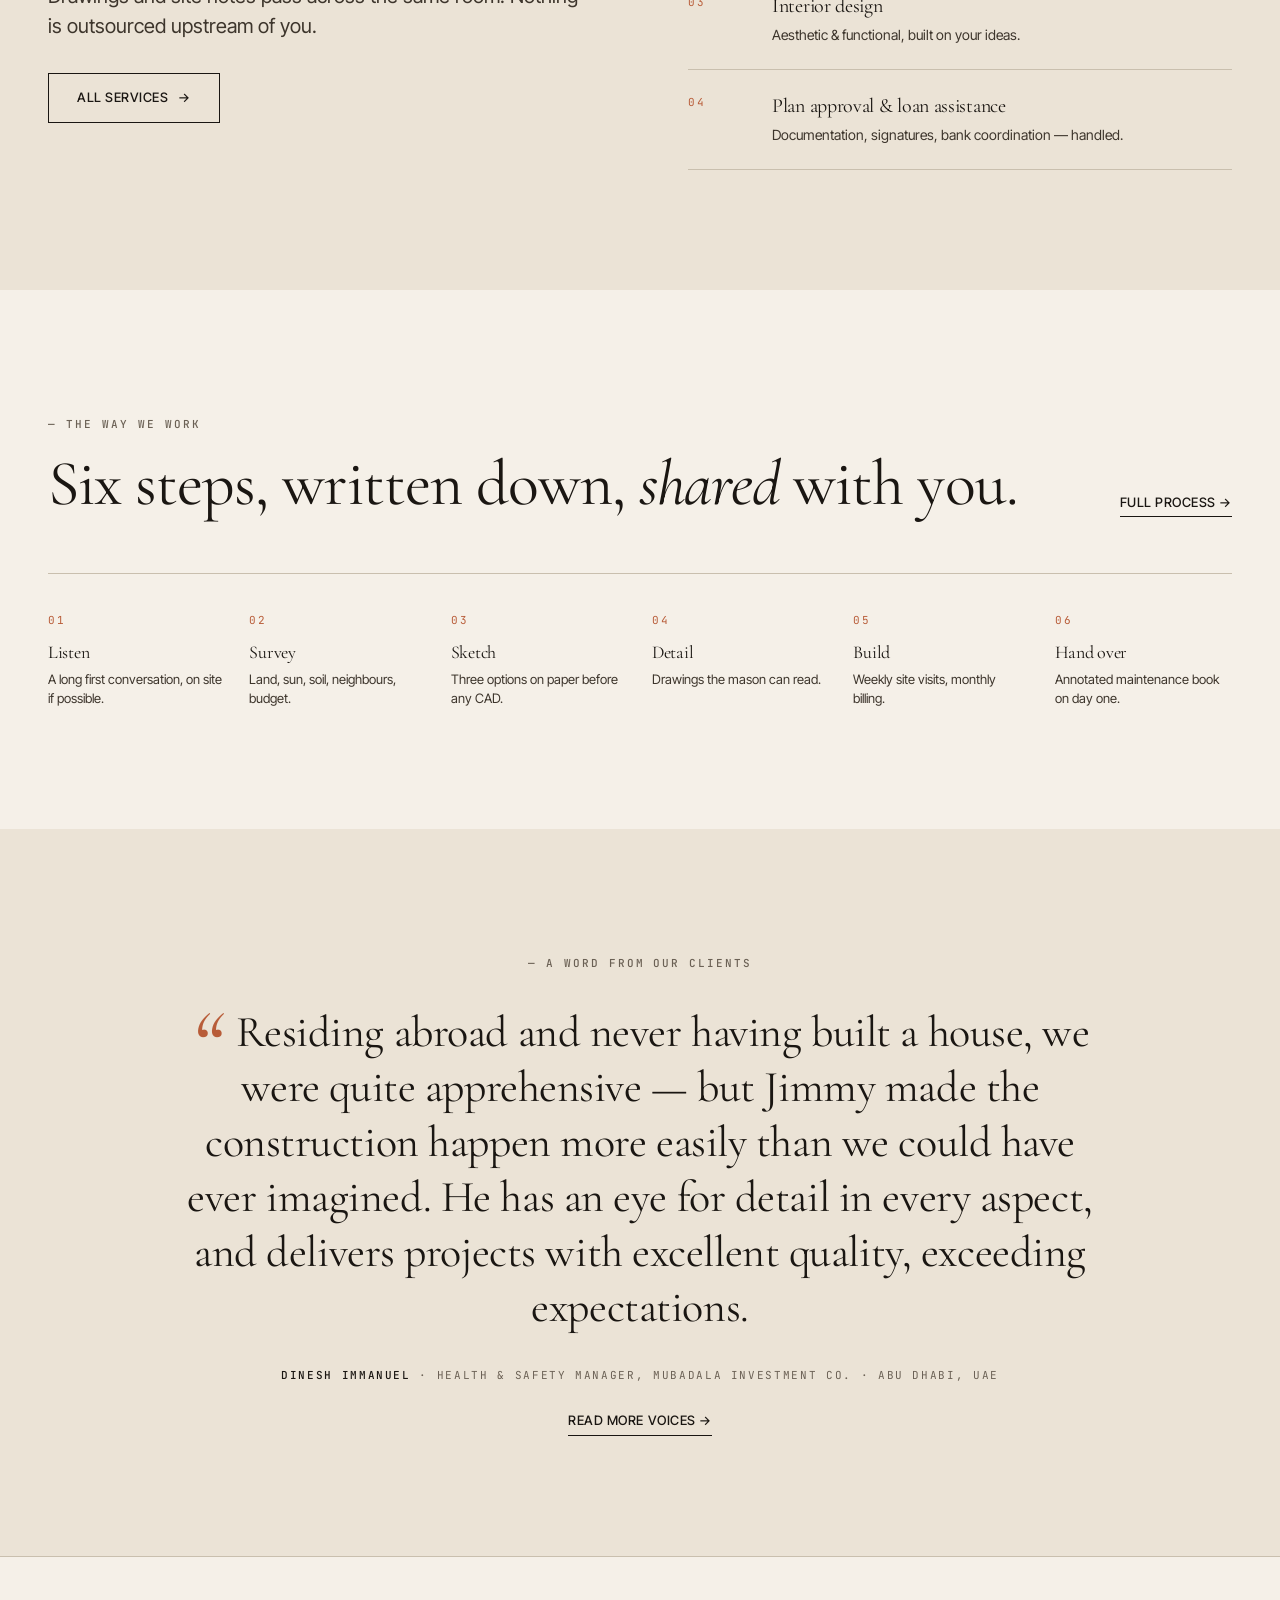
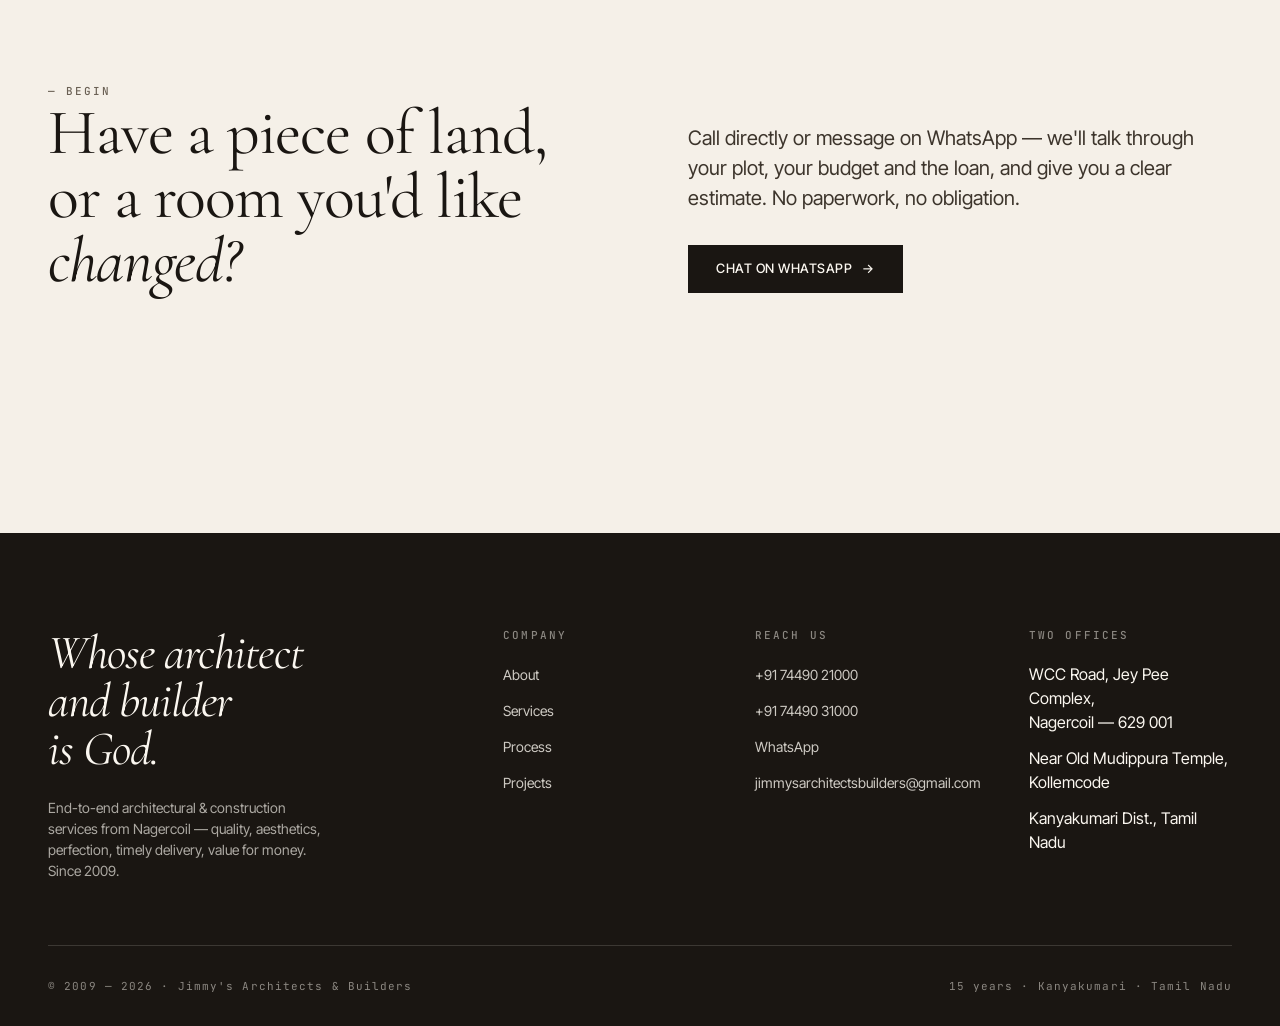
==== commit 4104f41e: "Refactor navigation and footer content in shell.js; update testimonials section in testimonials.html" ====
--- a/index.html
+++ b/index.html
@@ -16,19 +16,19 @@
 <section class="hero">
   <div class="wrap hero-inner">
     <div class="hero-meta fade-up">
-      <span class="eyebrow">Est. 2004 · Nagercoil, Tamil Nadu</span>
-      <span class="hero-num">N° 074</span>
+      <span class="eyebrow">Est. 2009 · Nagercoil &amp; Kollemcode, Tamil Nadu</span>
+      <span class="hero-num">15 years</span>
     </div>
     <h1 class="display fade-up fade-up-2">
-      Quiet houses.<br/>
-      <em>Honest</em> buildings.<br/>
-      Made for the south.
+      Whose architect<br/>
+      and builder<br/>
+      <em>is God.</em>
     </h1>
     <div class="hero-foot fade-up fade-up-3">
-      <p class="lead">A small studio of architects and builders in Nagercoil, designing sun-shielded homes, coastal retreats and small commercial spaces from Kanyakumari to Trivandrum.</p>
+      <p class="lead">End-to-end architectural &amp; construction services in Kanyakumari district. We design, draw, approve, build, finish and stand by every home, apartment and shop we put up — from a first sketch to handover and beyond.</p>
       <div class="hero-ctas">
         <a href="projects.html" class="btn btn-primary">See projects <span class="arrow">→</span></a>
-        <a href="contact.html" class="btn btn-link">Begin an enquiry</a>
+        <a href="https://wa.me/917449021000" class="btn btn-link">Chat on WhatsApp</a>
       </div>
     </div>
   </div>
@@ -40,11 +40,11 @@
       <div class="hero-figure-meta">
         <div>
           <span class="eyebrow">Featured</span>
-          <h3>Anjugramam House</h3>
+          <h3>Recent residence — Kanyakumari</h3>
         </div>
         <div class="hero-figure-spec">
           <div><span class="eyebrow">Type</span><br/>Private residence</div>
-          <div><span class="eyebrow">Site</span><br/>2,400 sq.ft.</div>
+          <div><span class="eyebrow">Built area</span><br/>2,400 sq.ft.</div>
           <div><span class="eyebrow">Year</span><br/>2024</div>
         </div>
       </div>
@@ -74,13 +74,13 @@
 <section class="section">
   <div class="wrap intro-grid">
     <div class="reveal">
-      <span class="eyebrow">— Studio</span>
-      <h2 class="intro-h">A practice rooted in <em>Kanyakumari</em>, attentive to climate, craft and the slow hand.</h2>
+      <span class="eyebrow">— About</span>
+      <h2 class="intro-h">End-to-end construction services, from <em>Kanyakumari</em>, since 2009.</h2>
     </div>
     <div class="intro-body reveal">
-      <p class="lead">For twenty-two years we have built along the southernmost edge of India — where the sea meets the laterite, and the sun is unforgiving. Our work attends to that geography: deep verandahs, breathing walls, courtyards that hold rain.</p>
-      <p>We are a team of nine: four architects, two engineers, three site supervisors, and a network of stone masons, carpenters and metalworkers we have worked with for over a decade. Every drawing leaves the studio with a builder's annotation. Every site has an architect on it weekly.</p>
-      <a href="about.html" class="btn btn-link">More about the studio →</a>
+      <p class="lead">Jimmy's Architects &amp; Builders started its architectural and construction services in 2009 and has grown in leaps and bounds since. We stand apart in quality, aesthetics, perfection, timely delivery, strict adherence to regulations, value for money — and above all giving our customers total peace of mind.</p>
+      <p>During construction we implement a building process featuring multiple checkpoints and inspections by qualified engineers. Our quality has five dimensions — process, materials, craftsmanship, service and people — and you'll experience all five as you work with us to build your dream.</p>
+      <a href="about.html" class="btn btn-link">More about us →</a>
     </div>
   </div>
 </section>
@@ -88,10 +88,10 @@
 <!-- STATS -->
 <section class="wrap">
   <div class="stat-row reveal">
-    <div><div class="stat-num"><em>74</em></div><div class="stat-label">Projects delivered</div></div>
-    <div><div class="stat-num"><em>22</em></div><div class="stat-label">Years in practice</div></div>
-    <div><div class="stat-num"><em>09</em></div><div class="stat-label">In studio</div></div>
-    <div><div class="stat-num"><em>06</em></div><div class="stat-label">Districts served</div></div>
+    <div><div class="stat-num"><em>15</em></div><div class="stat-label">Years end-to-end</div></div>
+    <div><div class="stat-num"><em>05</em></div><div class="stat-label">Quality dimensions</div></div>
+    <div><div class="stat-num"><em>10</em></div><div class="stat-label">Services under one roof</div></div>
+    <div><div class="stat-num"><em>02</em></div><div class="stat-label">Offices, Kanyakumari</div></div>
   </div>
 </section>
 
@@ -108,44 +108,44 @@
 
     <div class="work-grid">
       <a href="projects.html" class="work-item reveal">
-        <div class="ph work-ph tall"><span class="ph-label">Project 01 — Anjugramam House</span></div>
+        <div class="ph work-ph tall"><span class="ph-label">Exterior · residence elevation</span></div>
         <div class="work-meta">
           <div>
-            <span class="eyebrow">N° 074 · Residential</span>
-            <h3>Anjugramam House</h3>
+            <span class="eyebrow">Exterior · Residence</span>
+            <h3>Private home elevation</h3>
           </div>
           <span class="work-year">2024</span>
         </div>
       </a>
 
       <a href="projects.html" class="work-item reveal">
-        <div class="ph work-ph"><span class="ph-label">Project 02 — Muttom Sea Retreat</span></div>
+        <div class="ph work-ph"><span class="ph-label">Apartment · multi-storey</span></div>
         <div class="work-meta">
           <div>
-            <span class="eyebrow">N° 069 · Hospitality</span>
-            <h3>Muttom Sea Retreat</h3>
+            <span class="eyebrow">Apartment</span>
+            <h3>Apartment block</h3>
           </div>
           <span class="work-year">2024</span>
         </div>
       </a>
 
       <a href="projects.html" class="work-item reveal">
-        <div class="ph work-ph"><span class="ph-label">Project 03 — Kottar Clinic</span></div>
+        <div class="ph work-ph"><span class="ph-label">Interior — living &amp; foyer</span></div>
         <div class="work-meta">
           <div>
-            <span class="eyebrow">N° 066 · Civic</span>
-            <h3>Kottar Clinic</h3>
+            <span class="eyebrow">Interior</span>
+            <h3>Living &amp; foyer</h3>
           </div>
           <span class="work-year">2023</span>
         </div>
       </a>
 
       <a href="projects.html" class="work-item reveal">
-        <div class="ph work-ph tall"><span class="ph-label">Project 04 — Verkilambi Farmhouse</span></div>
+        <div class="ph work-ph tall"><span class="ph-label">Interior kitchen — modular</span></div>
         <div class="work-meta">
           <div>
-            <span class="eyebrow">N° 071 · Residential</span>
-            <h3>Verkilambi Farmhouse</h3>
+            <span class="eyebrow">Interior kitchen</span>
+            <h3>Modular kitchen</h3>
           </div>
           <span class="work-year">2025</span>
         </div>
@@ -165,10 +165,10 @@
         <a href="services.html" class="btn btn-ghost">All services <span class="arrow">→</span></a>
       </div>
       <ol class="svc-list">
-        <li class="reveal"><span class="svc-num">01</span><div><h4>Architectural design</h4><p>Concept, planning, drawings, approvals.</p></div></li>
-        <li class="reveal"><span class="svc-num">02</span><div><h4>Construction &amp; turnkey</h4><p>Built by our own crews, scheduled to the day.</p></div></li>
-        <li class="reveal"><span class="svc-num">03</span><div><h4>Interiors</h4><p>Joinery, lighting, stone &amp; soft furnishings.</p></div></li>
-        <li class="reveal"><span class="svc-num">04</span><div><h4>Renovation &amp; vastu</h4><p>Quiet retrofits to ancestral and modern homes.</p></div></li>
+        <li class="reveal"><span class="svc-num">01</span><div><h4>Architectural &amp; structural design</h4><p>Coherent, functional design within real-world constraints.</p></div></li>
+        <li class="reveal"><span class="svc-num">02</span><div><h4>Construction works</h4><p>Quality-ensured products, multiple engineering checkpoints.</p></div></li>
+        <li class="reveal"><span class="svc-num">03</span><div><h4>Interior design</h4><p>Aesthetic &amp; functional, built on your ideas.</p></div></li>
+        <li class="reveal"><span class="svc-num">04</span><div><h4>Plan approval &amp; loan assistance</h4><p>Documentation, signatures, bank coordination — handled.</p></div></li>
       </ol>
     </div>
   </div>
@@ -202,10 +202,10 @@
       <span class="eyebrow">— A word from our clients</span>
       <blockquote>
         <span class="quote-mark">“</span>
-        Jimmy and his team built our home with the patience of someone who would have to live in it themselves. Three monsoons later, not a single leak — and the verandah is where we end every day.
+        Residing abroad and never having built a house, we were quite apprehensive — but Jimmy made the construction happen more easily than we could have ever imagined. He has an eye for detail in every aspect, and delivers projects with excellent quality, exceeding expectations.
       </blockquote>
       <figcaption>
-        <strong>Sajitha &amp; Roy Mathew</strong> · Anjugramam House · Built 2024
+        <strong>Dinesh Immanuel</strong> · Health &amp; Safety Manager, Mubadala Investment Co. · Abu Dhabi, UAE
       </figcaption>
       <a href="testimonials.html" class="btn btn-link">Read more voices →</a>
     </figure>
@@ -220,8 +220,8 @@
       <h2 class="cta-h">Have a piece of land,<br/>or a room you'd like <em>changed?</em></h2>
     </div>
     <div class="cta-side reveal">
-      <p class="lead">We take on roughly twelve commissions a year. The first conversation is always free, always on a Saturday, always without paperwork.</p>
-      <a href="contact.html" class="btn btn-primary">Start a conversation <span class="arrow">→</span></a>
+      <p class="lead">Call directly or message on WhatsApp — we'll talk through your plot, your budget and the loan, and give you a clear estimate. No paperwork, no obligation.</p>
+      <a href="https://wa.me/917449021000" class="btn btn-primary">Chat on WhatsApp <span class="arrow">→</span></a>
     </div>
   </div>
 </section>
